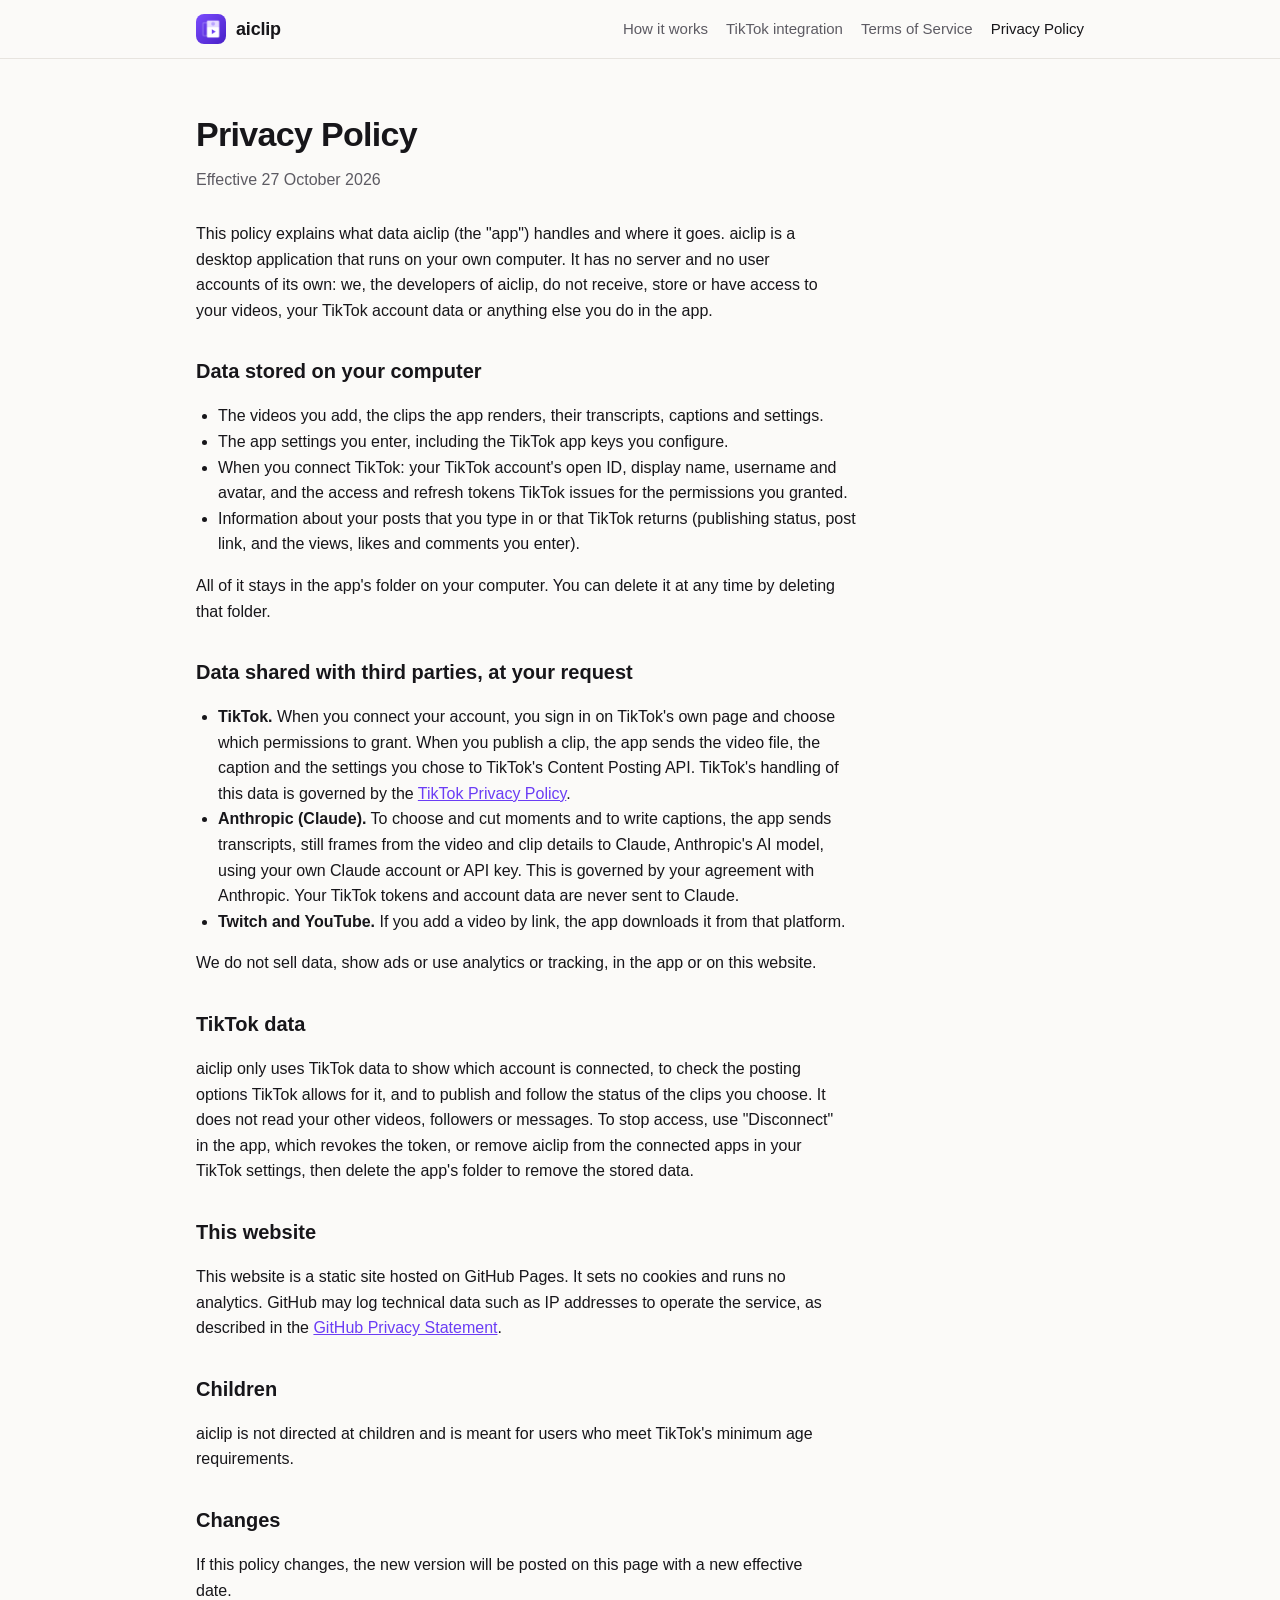
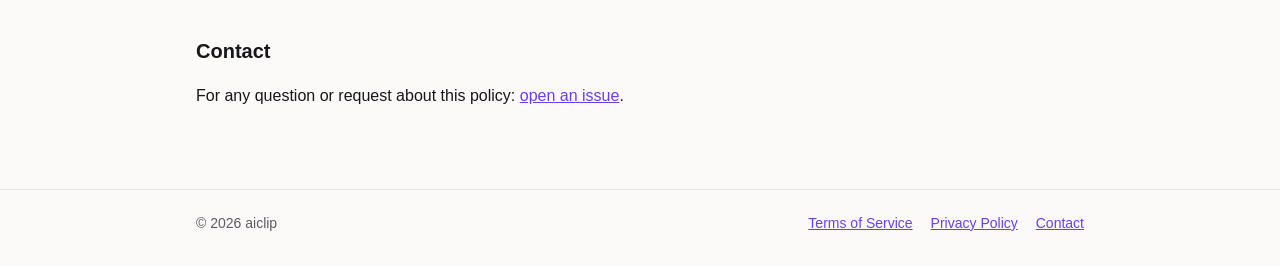
==== privacy.html @ 2ad78a30 "aiclip website" ====
<!doctype html>
<html lang="en">
<head>
<meta charset="utf-8">
<meta name="viewport" content="width=device-width, initial-scale=1">
<title>aiclip Privacy Policy</title>
<link rel="icon" href="icon.png">
<link rel="stylesheet" href="style.css">
</head>
<body>
<header class="site">
  <div class="wrap">
    <a class="brand" href="./"><img src="icon.png" alt="">aiclip</a>
    <nav class="site">
      <a href="./#how">How it works</a>
      <a href="./#tiktok">TikTok integration</a>
      <a href="terms.html">Terms of Service</a>
      <a href="privacy.html" aria-current="page">Privacy Policy</a>
    </nav>
  </div>
</header>

<main class="wrap legal">
  <h1>Privacy Policy</h1>
  <p class="updated">Effective 27 October 2026</p>

  <p>This policy explains what data aiclip (the "app") handles and where it goes. aiclip is a desktop application
    that runs on your own computer. It has no server and no user accounts of its own: we, the developers of
    aiclip, do not receive, store or have access to your videos, your TikTok account data or anything else you
    do in the app.</p>

  <h2>Data stored on your computer</h2>
  <ul>
    <li>The videos you add, the clips the app renders, their transcripts, captions and settings.</li>
    <li>The app settings you enter, including the TikTok app keys you configure.</li>
    <li>When you connect TikTok: your TikTok account's open ID, display name, username and avatar, and the access
      and refresh tokens TikTok issues for the permissions you granted.</li>
    <li>Information about your posts that you type in or that TikTok returns (publishing status, post link, and
      the views, likes and comments you enter).</li>
  </ul>
  <p>All of it stays in the app's folder on your computer. You can delete it at any time by deleting that folder.</p>

  <h2>Data shared with third parties, at your request</h2>
  <ul>
    <li><strong>TikTok.</strong> When you connect your account, you sign in on TikTok's own page and choose which
      permissions to grant. When you publish a clip, the app sends the video file, the caption and the settings
      you chose to TikTok's Content Posting API. TikTok's handling of this data is governed by the
      <a href="https://www.tiktok.com/legal/privacy-policy">TikTok Privacy Policy</a>.</li>
    <li><strong>Anthropic (Claude).</strong> To choose and cut moments and to write captions, the app sends
      transcripts, still frames from the video and clip details to Claude, Anthropic's AI model, using your own
      Claude account or API key. This is governed by your agreement with Anthropic. Your TikTok tokens and account
      data are never sent to Claude.</li>
    <li><strong>Twitch and YouTube.</strong> If you add a video by link, the app downloads it from that platform.</li>
  </ul>
  <p>We do not sell data, show ads or use analytics or tracking, in the app or on this website.</p>

  <h2>TikTok data</h2>
  <p>aiclip only uses TikTok data to show which account is connected, to check the posting options TikTok allows
    for it, and to publish and follow the status of the clips you choose. It does not read your other videos,
    followers or messages. To stop access, use "Disconnect" in the app, which revokes the token, or remove aiclip
    from the connected apps in your TikTok settings, then delete the app's folder to remove the stored data.</p>

  <h2>This website</h2>
  <p>This website is a static site hosted on GitHub Pages. It sets no cookies and runs no analytics. GitHub may
    log technical data such as IP addresses to operate the service, as described in the
    <a href="https://docs.github.com/en/site-policy/privacy-policies/github-general-privacy-statement">GitHub Privacy Statement</a>.</p>

  <h2>Children</h2>
  <p>aiclip is not directed at children and is meant for users who meet TikTok's minimum age requirements.</p>

  <h2>Changes</h2>
  <p>If this policy changes, the new version will be posted on this page with a new effective date.</p>

  <h2>Contact</h2>
  <p>For any question or request about this policy: <a href="https://github.com/jettzlgh/jettzlgh.github.io/issues">open an issue</a>.</p>
</main>

<footer class="site">
  <div class="wrap">
    <span>© 2026 aiclip</span>
    <nav><a href="terms.html">Terms of Service</a><a href="privacy.html">Privacy Policy</a><a href="https://github.com/jettzlgh/jettzlgh.github.io/issues">Contact</a></nav>
  </div>
</footer>
</body>
</html>
---- style.css ----
:root {
  --bg: #fbfaf8;
  --panel: #ffffff;
  --text: #17161a;
  --muted: #5d5b63;
  --line: #e7e4df;
  --accent: #6b3df5;
  --accent-soft: #efe9ff;
}
@media (prefers-color-scheme: dark) {
  :root {
    --bg: #121115;
    --panel: #1b1a20;
    --text: #f2f0f5;
    --muted: #a7a3b0;
    --line: #2c2a33;
    --accent: #a48bff;
    --accent-soft: #261f3d;
  }
}
* { box-sizing: border-box; }
html { -webkit-text-size-adjust: 100%; }
body {
  margin: 0;
  background: var(--bg);
  color: var(--text);
  font: 16px/1.6 -apple-system, BlinkMacSystemFont, "Segoe UI", Inter, Roboto, sans-serif;
}
a { color: var(--accent); }
.wrap { max-width: 920px; margin: 0 auto; padding: 0 16px; }

header.site { border-bottom: 1px solid var(--line); }
header.site .wrap { display: flex; align-items: center; justify-content: space-between; gap: 16px; padding-top: 14px; padding-bottom: 14px; flex-wrap: wrap; }
.brand { display: flex; align-items: center; gap: 10px; color: var(--text); text-decoration: none; font-weight: 700; font-size: 18px; letter-spacing: -.01em; }
.brand img { width: 30px; height: 30px; border-radius: 8px; }
nav.site { display: flex; gap: 18px; flex-wrap: wrap; font-size: 15px; }
nav.site a { color: var(--muted); text-decoration: none; }
nav.site a:hover, nav.site a[aria-current] { color: var(--text); }

.hero { padding: 64px 16px 40px; }
.hero h1 { font-size: clamp(32px, 6vw, 48px); line-height: 1.1; letter-spacing: -.02em; margin: 0 0 16px; max-width: 16ch; }
.hero p { font-size: 18px; color: var(--muted); max-width: 60ch; margin: 0; }

section { padding: 36px 0; border-top: 1px solid var(--line); }
section h2 { font-size: 24px; letter-spacing: -.01em; margin: 0 0 18px; }
section > .wrap > p { color: var(--muted); max-width: 70ch; }

.steps { list-style: none; padding: 0; margin: 0; display: grid; grid-template-columns: repeat(auto-fit, minmax(200px, 1fr)); gap: 14px; counter-reset: step; }
.steps li, .card { background: var(--panel); border: 1px solid var(--line); border-radius: 12px; padding: 18px; }
.steps li { counter-increment: step; }
.steps li::before { content: counter(step); display: inline-grid; place-items: center; width: 28px; height: 28px; border-radius: 50%; background: var(--accent-soft); color: var(--accent); font-weight: 700; font-size: 14px; margin-bottom: 10px; }
.steps h3, .card h3 { margin: 0 0 6px; font-size: 16px; }
.steps p, .card p { margin: 0; color: var(--muted); font-size: 15px; }
.grid { display: grid; grid-template-columns: repeat(auto-fit, minmax(260px, 1fr)); gap: 14px; }

table.scopes { width: 100%; border-collapse: collapse; font-size: 15px; background: var(--panel); border: 1px solid var(--line); border-radius: 12px; overflow: hidden; }
table.scopes th, table.scopes td { text-align: left; padding: 12px 14px; border-bottom: 1px solid var(--line); vertical-align: top; }
table.scopes tr:last-child td { border-bottom: 0; }
table.scopes code { font-size: 14px; }
.scroll { overflow-x: auto; }

.legal { padding: 48px 16px 24px; }
.legal h1 { font-size: 34px; letter-spacing: -.02em; margin: 0 0 6px; }
.legal .updated { color: var(--muted); margin: 0 0 28px; }
.legal h2 { font-size: 20px; margin: 32px 0 8px; }
.legal p, .legal li { max-width: 72ch; }
.legal ul { padding-left: 22px; }

footer.site { border-top: 1px solid var(--line); margin-top: 40px; }
footer.site .wrap { display: flex; justify-content: space-between; gap: 16px; flex-wrap: wrap; padding-top: 22px; padding-bottom: 32px; color: var(--muted); font-size: 14px; }
footer.site nav { display: flex; gap: 18px; flex-wrap: wrap; }
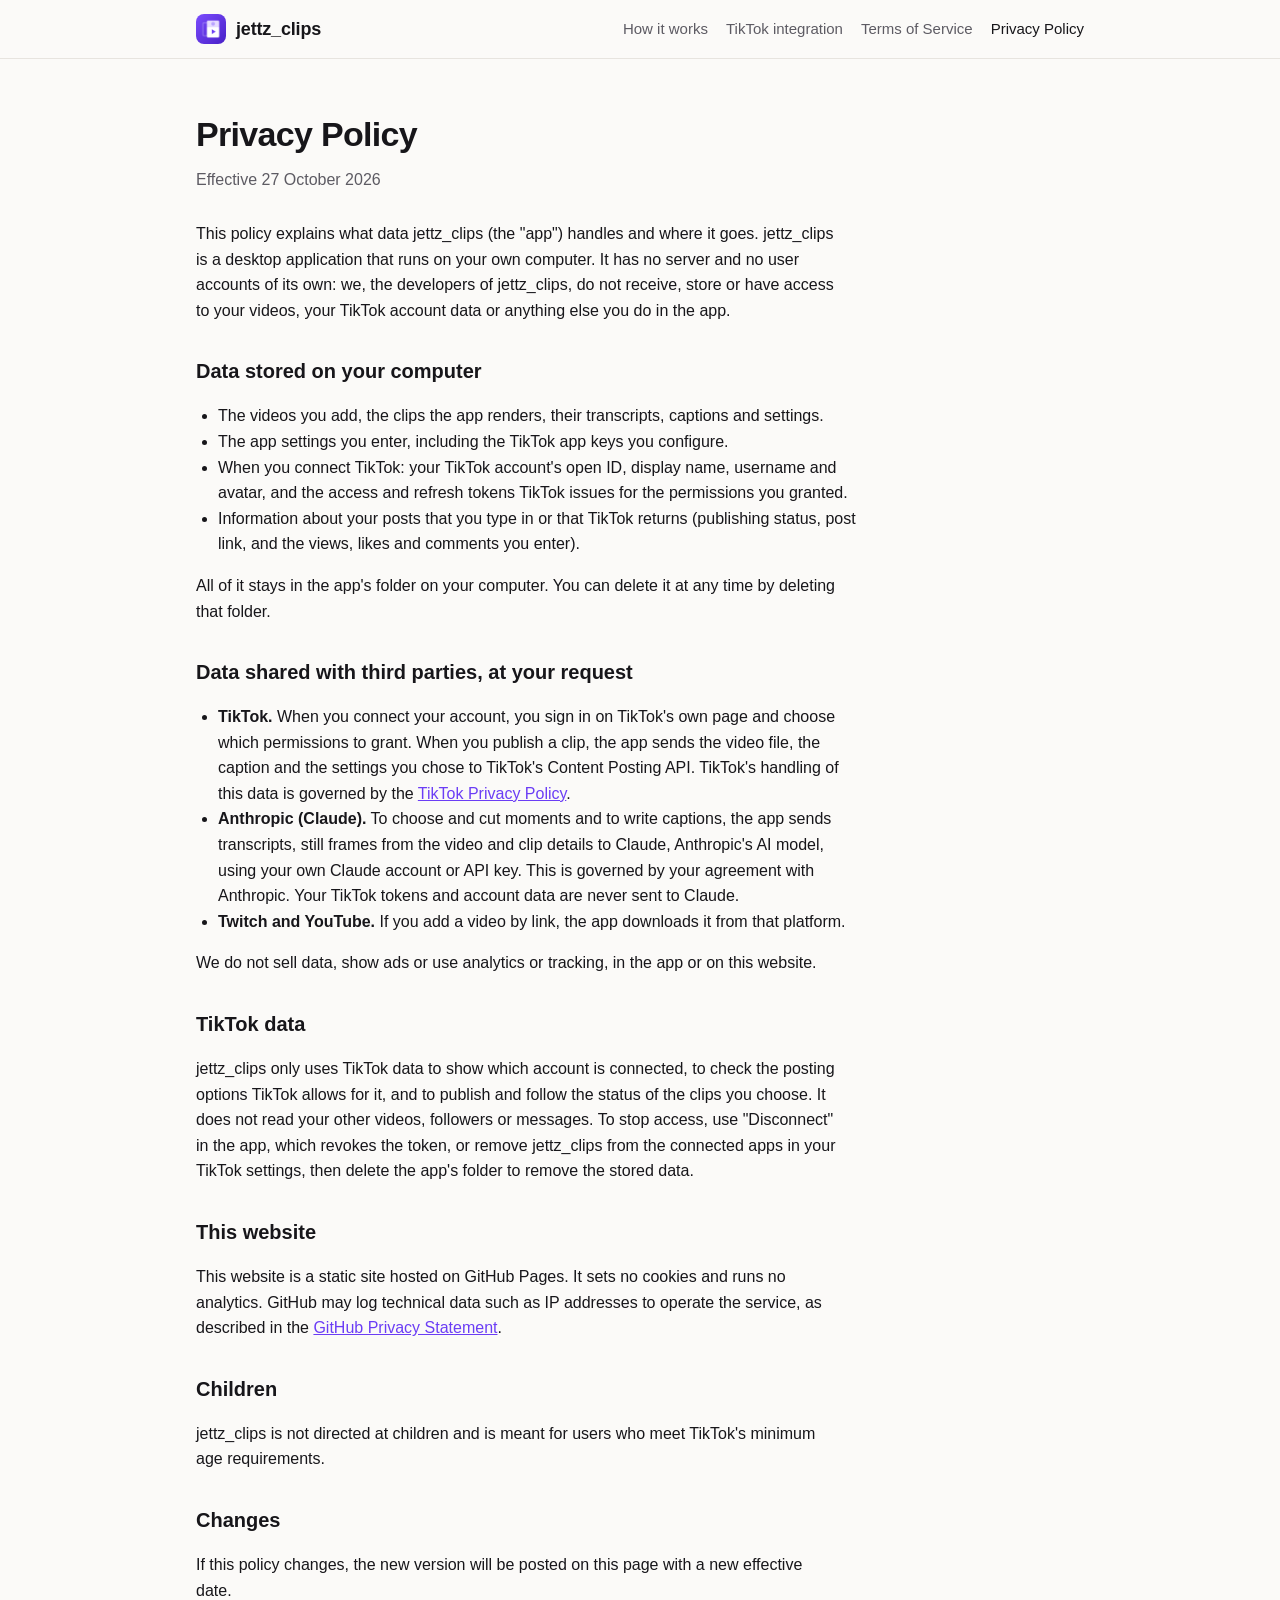
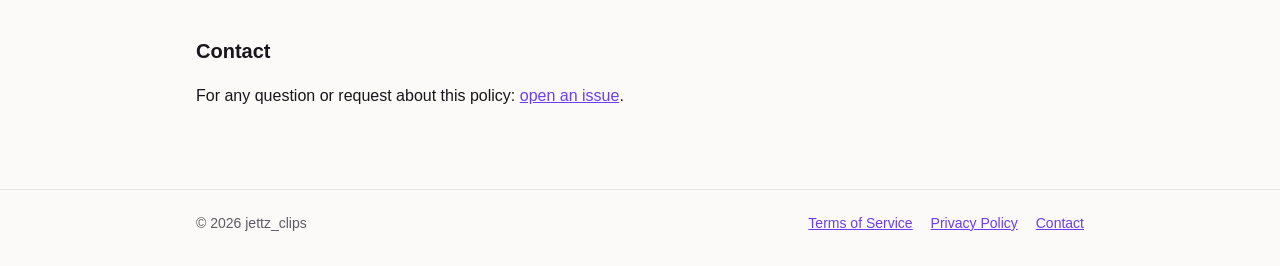
==== commit d9e6c19a: "Name the app jettz_clips, as registered on TikTok Co-Authored-By: Claude Opus 5.5 (1M context) <nore" ====
--- a/privacy.html
+++ b/privacy.html
@@ -3,14 +3,14 @@
 <head>
 <meta charset="utf-8">
 <meta name="viewport" content="width=device-width, initial-scale=1">
-<title>aiclip Privacy Policy</title>
+<title>jettz_clips Privacy Policy</title>
 <link rel="icon" href="icon.png">
 <link rel="stylesheet" href="style.css">
 </head>
 <body>
 <header class="site">
   <div class="wrap">
-    <a class="brand" href="./"><img src="icon.png" alt="">aiclip</a>
+    <a class="brand" href="./"><img src="icon.png" alt="">jettz_clips</a>
     <nav class="site">
       <a href="./#how">How it works</a>
       <a href="./#tiktok">TikTok integration</a>
@@ -24,9 +24,9 @@
   <h1>Privacy Policy</h1>
   <p class="updated">Effective 27 October 2026</p>
 
-  <p>This policy explains what data aiclip (the "app") handles and where it goes. aiclip is a desktop application
+  <p>This policy explains what data jettz_clips (the "app") handles and where it goes. jettz_clips is a desktop application
     that runs on your own computer. It has no server and no user accounts of its own: we, the developers of
-    aiclip, do not receive, store or have access to your videos, your TikTok account data or anything else you
+    jettz_clips, do not receive, store or have access to your videos, your TikTok account data or anything else you
     do in the app.</p>
 
   <h2>Data stored on your computer</h2>
@@ -55,9 +55,9 @@
   <p>We do not sell data, show ads or use analytics or tracking, in the app or on this website.</p>
 
   <h2>TikTok data</h2>
-  <p>aiclip only uses TikTok data to show which account is connected, to check the posting options TikTok allows
+  <p>jettz_clips only uses TikTok data to show which account is connected, to check the posting options TikTok allows
     for it, and to publish and follow the status of the clips you choose. It does not read your other videos,
-    followers or messages. To stop access, use "Disconnect" in the app, which revokes the token, or remove aiclip
+    followers or messages. To stop access, use "Disconnect" in the app, which revokes the token, or remove jettz_clips
     from the connected apps in your TikTok settings, then delete the app's folder to remove the stored data.</p>
 
   <h2>This website</h2>
@@ -66,7 +66,7 @@
     <a href="https://docs.github.com/en/site-policy/privacy-policies/github-general-privacy-statement">GitHub Privacy Statement</a>.</p>
 
   <h2>Children</h2>
-  <p>aiclip is not directed at children and is meant for users who meet TikTok's minimum age requirements.</p>
+  <p>jettz_clips is not directed at children and is meant for users who meet TikTok's minimum age requirements.</p>
 
   <h2>Changes</h2>
   <p>If this policy changes, the new version will be posted on this page with a new effective date.</p>
@@ -77,7 +77,7 @@
 
 <footer class="site">
   <div class="wrap">
-    <span>© 2026 aiclip</span>
+    <span>© 2026 jettz_clips</span>
     <nav><a href="terms.html">Terms of Service</a><a href="privacy.html">Privacy Policy</a><a href="https://github.com/jettzlgh/jettzlgh.github.io/issues">Contact</a></nav>
   </div>
 </footer>
